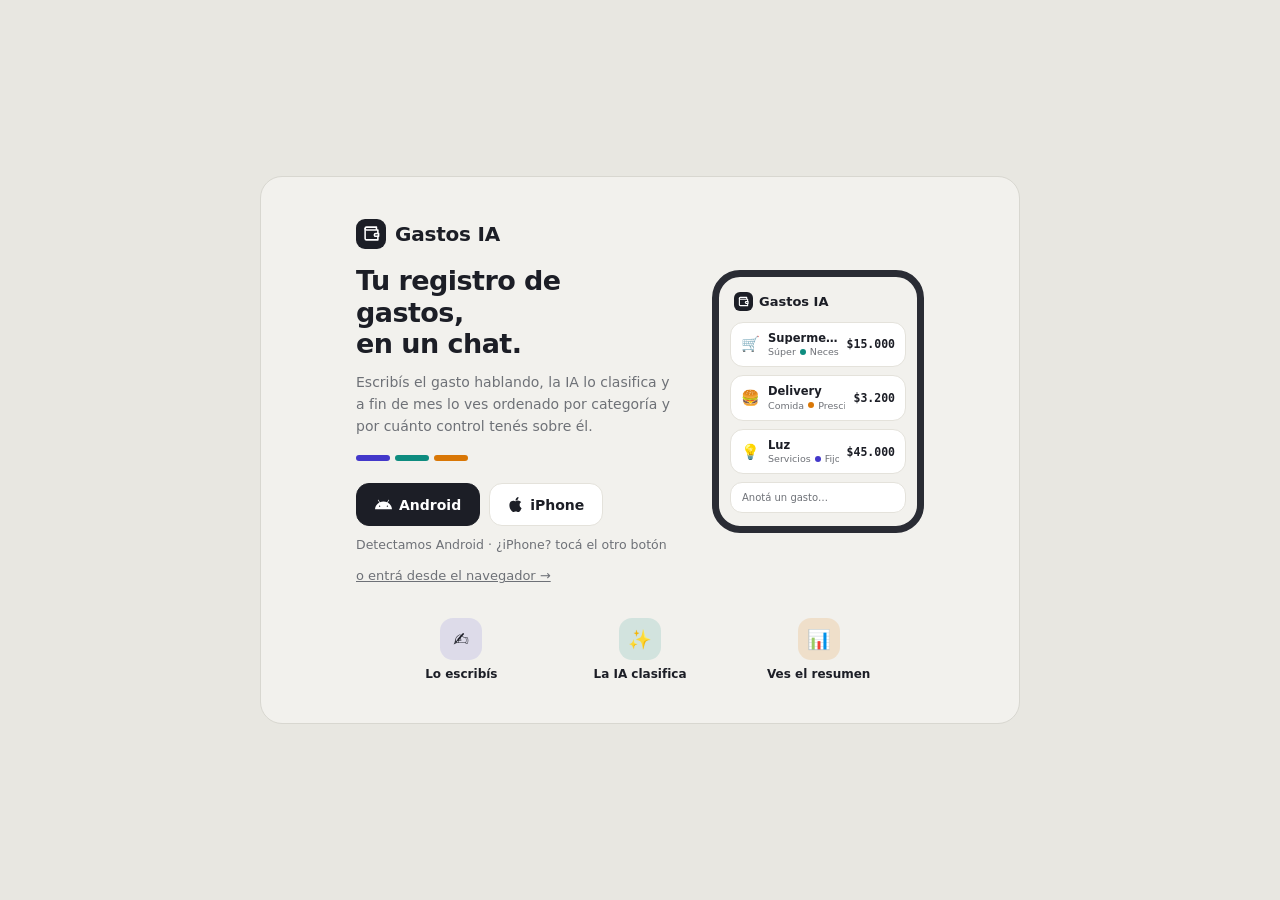
==== static/landing.html @ fce1ed4f "Landing page con instalación de la PWA - static/landing.html: presentación + botones Android/iOS (di" ====
<!DOCTYPE html>
<html lang="es">
<head>
  <meta charset="UTF-8" />
  <meta name="viewport" content="width=device-width, initial-scale=1.0, viewport-fit=cover" />
  <meta name="theme-color" content="#F2F1ED" />
  <link rel="manifest" href="/manifest.json" />
  <title>Gastos IA — registrá tus gastos por chat</title>
<style>
  * { box-sizing:border-box; margin:0; padding:0; }
  :root{
    --bg:#F2F1ED; --surface:#FFFFFF; --ink:#1C1E26; --onInk:#FFFFFF;
    --muted:#6E7177; --hair:#E4E2DB;
    --fijo:#4338CA; --nec:#0E8C7F; --pre:#D97706;
    --sans: ui-sans-serif, system-ui, -apple-system, "Segoe UI", Roboto, sans-serif;
    --mono: ui-monospace, SFMono-Regular, Menlo, Consolas, monospace;
  }
  body{ font-family:var(--sans); color:var(--ink); background:#E8E7E1; padding:18px; min-height:100vh; display:flex; align-items:center; }

  .frame{ max-width:760px; margin:0 auto; border-radius:22px; overflow:hidden; border:1px solid #d8d7d0; background:var(--bg); width:100%; }
  .inner{ padding:42px 32px; }

  .row{ display:flex; align-items:center; gap:36px; justify-content:center; }
  @media (max-width:600px){ .row{ flex-direction:column; text-align:center; } .install,.detect{ justify-content:center; } .strip{ justify-content:center; } }

  .brand{ display:inline-flex; align-items:center; gap:9px; font-weight:800; font-size:20px; letter-spacing:-0.01em; margin-bottom:16px; }
  .mark{ width:30px;height:30px;border-radius:9px;background:var(--ink);display:flex;align-items:center;justify-content:center; }
  h1{ font-size:27px; font-weight:800; letter-spacing:-0.02em; line-height:1.18; }
  .sub{ color:var(--muted); font-size:14px; margin-top:12px; line-height:1.55; max-width:320px; }

  /* tira de color bajo el subtítulo (variante 2) */
  .strip{ display:flex; gap:5px; margin-top:18px; }
  .strip span{ height:6px; width:34px; border-radius:99px; }

  .install{ display:flex; gap:9px; margin-top:22px; }
  .btn{ display:inline-flex; align-items:center; gap:7px; padding:12px 18px; border-radius:13px; font-size:14px; font-weight:600; font-family:var(--sans); cursor:pointer; border:1px solid var(--hair); background:#fff; color:var(--ink); }
  .btn.on{ background:var(--ink); color:#fff; border-color:var(--ink); }
  .detect{ display:flex; align-items:center; gap:6px; font-size:12.5px; color:var(--muted); margin-top:11px; }
  .enter{ display:inline-block; margin-top:16px; font-size:13px; color:var(--muted); text-decoration:underline; }

  /* teléfono */
  .phone{ width:212px; flex:0 0 auto; border-radius:28px; background:var(--bg); border:7px solid #2a2c34; padding:13px 11px; }
  .phead{ display:flex; align-items:center; gap:6px; font-weight:700; font-size:13px; margin:2px 4px 11px; }
  .pmark{ width:19px;height:19px;border-radius:6px;background:var(--ink);display:flex;align-items:center;justify-content:center; }
  .pcard{ background:var(--surface); border:1px solid var(--hair); border-radius:13px; padding:9px 10px; margin-bottom:8px; display:flex; align-items:center; gap:8px; }
  .pemoji{ font-size:15px; flex:0 0 auto; }
  .pinfo{ flex:1 1 auto; min-width:0; }
  .pdesc{ font-size:11.5px; font-weight:700; line-height:1.1; white-space:nowrap; overflow:hidden; text-overflow:ellipsis; }
  .pmeta{ font-size:9.5px; color:var(--muted); display:flex; align-items:center; gap:4px; margin-top:2px; white-space:nowrap; overflow:hidden; }
  .dot{ width:6px;height:6px;border-radius:99px; flex:0 0 auto; }
  .pamt{ margin-left:auto; flex:0 0 auto; font-size:11.5px; font-weight:700; font-family:var(--mono); font-variant-numeric:tabular-nums; }
  .pinput{ font-size:10px; color:var(--muted); background:var(--surface); border:1px solid var(--hair); border-radius:12px; padding:9px 11px; }

  /* pasos con color (variante 3) */
  .steps{ display:grid; grid-template-columns:repeat(3,1fr); gap:16px; margin-top:34px; max-width:520px; margin-left:auto; margin-right:auto; }
  .step{ text-align:center; }
  .chip{ width:42px;height:42px;border-radius:13px; display:flex; align-items:center; justify-content:center; font-size:19px; margin:0 auto 7px; }
  .step:nth-child(1) .chip{ background:rgba(67,56,202,.12); }
  .step:nth-child(2) .chip{ background:rgba(14,140,127,.14); }
  .step:nth-child(3) .chip{ background:rgba(217,119,6,.15); }
  .step .lbl{ font-size:12px; font-weight:600; }

  /* modal de instrucciones (iOS / Android fallback) */
  .modal{ position:fixed; inset:0; background:rgba(0,0,0,.45); display:flex; align-items:center; justify-content:center; padding:20px; z-index:50; }
  .modal[hidden]{ display:none; }
  .modal-card{ background:var(--surface); border-radius:18px; padding:22px; max-width:340px; width:100%; position:relative; }
  .modal-card h3{ font-size:17px; font-weight:800; margin-bottom:6px; }
  .modal-sub{ font-size:13px; color:var(--muted); margin-bottom:14px; }
  .modal-card ol{ padding-left:18px; display:flex; flex-direction:column; gap:9px; font-size:14px; line-height:1.4; }
  .modal-x{ position:absolute; top:12px; right:14px; background:none; border:none; font-size:18px; color:var(--muted); cursor:pointer; }
  .modal-ok{ margin-top:18px; width:100%; padding:11px; border-radius:12px; border:none; background:var(--ink); color:#fff; font-weight:600; font-size:14px; cursor:pointer; }
</style>
</head>
<body>

<div class="frame">
  <div class="inner">
    <div class="row">
      <div style="max-width:320px;">
        <div class="brand">
          <span class="mark"><svg width="17" height="17" viewBox="0 0 24 24" fill="none" stroke="#fff" stroke-width="2.2" stroke-linecap="round" stroke-linejoin="round"><path d="M21 12V7H5a2 2 0 0 1 0-4h14v4"/><path d="M3 5v14a2 2 0 0 0 2 2h16v-5"/><path d="M18 12a2 2 0 0 0 0 4h4v-4z"/></svg></span>
          Gastos IA
        </div>
        <h1>Tu registro de gastos,<br>en un chat.</h1>
        <p class="sub">Escribís el gasto hablando, la IA lo clasifica y a fin de mes lo ves ordenado por categoría y por cuánto control tenés sobre él.</p>

        <div class="strip"><span style="background:var(--fijo)"></span><span style="background:var(--nec)"></span><span style="background:var(--pre)"></span></div>

        <div class="install">
          <button class="btn" id="aA"><svg width="17" height="17" viewBox="0 0 24 24" fill="currentColor"><path d="M17.523 15.341c-.551 0-.999-.449-.999-1s.448-.999.999-.999.999.448.999.999c0 .551-.448 1-.999 1m-11.046 0c-.551 0-.999-.449-.999-1s.448-.999.999-.999.999.448.999.999c0 .551-.448 1-.999 1m11.405-6.02l1.997-3.459a.416.416 0 00-.152-.568.416.416 0 00-.568.152l-2.022 3.503C15.59 8.244 13.853 7.851 12 7.851s-3.59.393-5.137 1.099L4.841 5.447a.416.416 0 00-.568-.152.416.416 0 00-.152.568l1.997 3.459C2.689 11.187.343 14.659 0 18.761h24c-.343-4.102-2.689-7.574-6.118-9.44"/></svg>Android</button>
          <button class="btn" id="aI"><svg width="15" height="15" viewBox="0 0 24 24" fill="currentColor"><path d="M12.152 6.896c-.948 0-2.415-1.078-3.96-1.04-2.04.027-3.91 1.183-4.961 3.014-2.117 3.675-.546 9.103 1.519 12.09 1.013 1.454 2.208 3.09 3.792 3.039 1.52-.065 2.09-.987 3.935-.987 1.831 0 2.35.987 3.96.948 1.637-.026 2.676-1.48 3.676-2.948 1.156-1.688 1.636-3.325 1.662-3.415-.039-.013-3.182-1.221-3.22-4.857-.026-3.04 2.48-4.494 2.597-4.559-1.429-2.09-3.623-2.324-4.39-2.376-2-.156-3.675 1.09-4.61 1.09zM15.53 3.83c.843-1.012 1.4-2.427 1.245-3.83-1.207.052-2.662.805-3.532 1.818-.78.896-1.454 2.338-1.273 3.714 1.338.104 2.715-.688 3.559-1.701"/></svg>iPhone</button>
        </div>
        <div class="detect" id="det">Resaltamos tu dispositivo · el otro queda como alternativa</div>
        <a class="enter" href="/app">o entrá desde el navegador →</a>
      </div>

      <div class="phone">
        <div class="phead"><span class="pmark"><svg width="11" height="11" viewBox="0 0 24 24" fill="none" stroke="#fff" stroke-width="2.4" stroke-linecap="round" stroke-linejoin="round"><path d="M21 12V7H5a2 2 0 0 1 0-4h14v4"/><path d="M3 5v14a2 2 0 0 0 2 2h16v-5"/><path d="M18 12a2 2 0 0 0 0 4h4v-4z"/></svg></span> Gastos IA</div>
        <div class="pcard"><span class="pemoji">🛒</span><div class="pinfo"><div class="pdesc">Supermercado</div><div class="pmeta">Súper <span class="dot" style="background:var(--nec)"></span> Necesario</div></div><span class="pamt">$15.000</span></div>
        <div class="pcard"><span class="pemoji">🍔</span><div class="pinfo"><div class="pdesc">Delivery</div><div class="pmeta">Comida <span class="dot" style="background:var(--pre)"></span> Prescindible</div></div><span class="pamt">$3.200</span></div>
        <div class="pcard"><span class="pemoji">💡</span><div class="pinfo"><div class="pdesc">Luz</div><div class="pmeta">Servicios <span class="dot" style="background:var(--fijo)"></span> Fijo</div></div><span class="pamt">$45.000</span></div>
        <div class="pinput">Anotá un gasto…</div>
      </div>
    </div>

    <div class="steps">
      <div class="step"><div class="chip">✍️</div><div class="lbl">Lo escribís</div></div>
      <div class="step"><div class="chip">✨</div><div class="lbl">La IA clasifica</div></div>
      <div class="step"><div class="chip">📊</div><div class="lbl">Ves el resumen</div></div>
    </div>
  </div>
</div>

<div id="modal" class="modal" hidden>
  <div class="modal-card">
    <button class="modal-x" id="mX" aria-label="Cerrar">✕</button>
    <h3 id="mTitle"></h3>
    <p class="modal-sub" id="mSub"></p>
    <ol id="mSteps"></ol>
    <button class="modal-ok" id="mOk">Entendido</button>
  </div>
</div>

<script>
  // Detección de plataforma: resaltamos el botón del dispositivo del usuario.
  const isIOS = /iPad|iPhone|iPod/.test(navigator.userAgent) ||
                (navigator.platform === 'MacIntel' && navigator.maxTouchPoints > 1);
  document.getElementById(isIOS ? 'aI' : 'aA').classList.add('on');
  document.getElementById('det').textContent = isIOS
    ? 'Detectamos iPhone · ¿Android? tocá el otro botón'
    : 'Detectamos Android · ¿iPhone? tocá el otro botón';

  // Service worker: necesario para que la app sea "instalable".
  if ('serviceWorker' in navigator) navigator.serviceWorker.register('/sw.js').catch(() => {});

  // --- Instalación ---
  // Android (Chrome/Edge): capturamos el evento y el botón dispara el "Instalar" nativo.
  let deferred = null;
  window.addEventListener('beforeinstallprompt', (e) => { e.preventDefault(); deferred = e; });
  window.addEventListener('appinstalled', () => { deferred = null; });

  const modal = document.getElementById('modal');
  const INSTRUCCIONES = {
    ios: {
      title: 'Instalar en iPhone',
      sub: 'Tiene que ser desde Safari.',
      steps: [
        'Tocá el botón Compartir (el ícono del cuadrado con la flecha hacia arriba, abajo en la barra).',
        'Deslizá las opciones y tocá “Agregar a inicio”.',
        'Tocá “Agregar”. Listo: te queda el ícono de Gastos IA en la pantalla.',
      ],
    },
    android: {
      title: 'Instalar en Android',
      sub: 'Desde Chrome.',
      steps: [
        'Tocá el menú ⋮ (arriba a la derecha en Chrome).',
        'Elegí “Instalar app” (o “Agregar a pantalla principal”).',
        'Confirmá. Listo: te queda el ícono de Gastos IA.',
      ],
    },
  };
  function abrirModal(tipo) {
    const t = INSTRUCCIONES[tipo];
    document.getElementById('mTitle').textContent = t.title;
    document.getElementById('mSub').textContent = t.sub;
    document.getElementById('mSteps').innerHTML = t.steps.map((s) => `<li>${s}</li>`).join('');
    modal.hidden = false;
  }
  document.getElementById('mX').onclick = () => (modal.hidden = true);
  document.getElementById('mOk').onclick = () => (modal.hidden = true);
  modal.addEventListener('click', (e) => { if (e.target === modal) modal.hidden = true; });

  // Botón Android: instala directo si el navegador lo permite; si no, muestra los pasos.
  document.getElementById('aA').addEventListener('click', async () => {
    if (deferred) {
      deferred.prompt();
      await deferred.userChoice;
      deferred = null;
    } else {
      abrirModal('android');
    }
  });
  // Botón iPhone: en iOS no hay instalación por botón → mostramos los pasos.
  document.getElementById('aI').addEventListener('click', () => abrirModal('ios'));
</script>

</body>
</html>
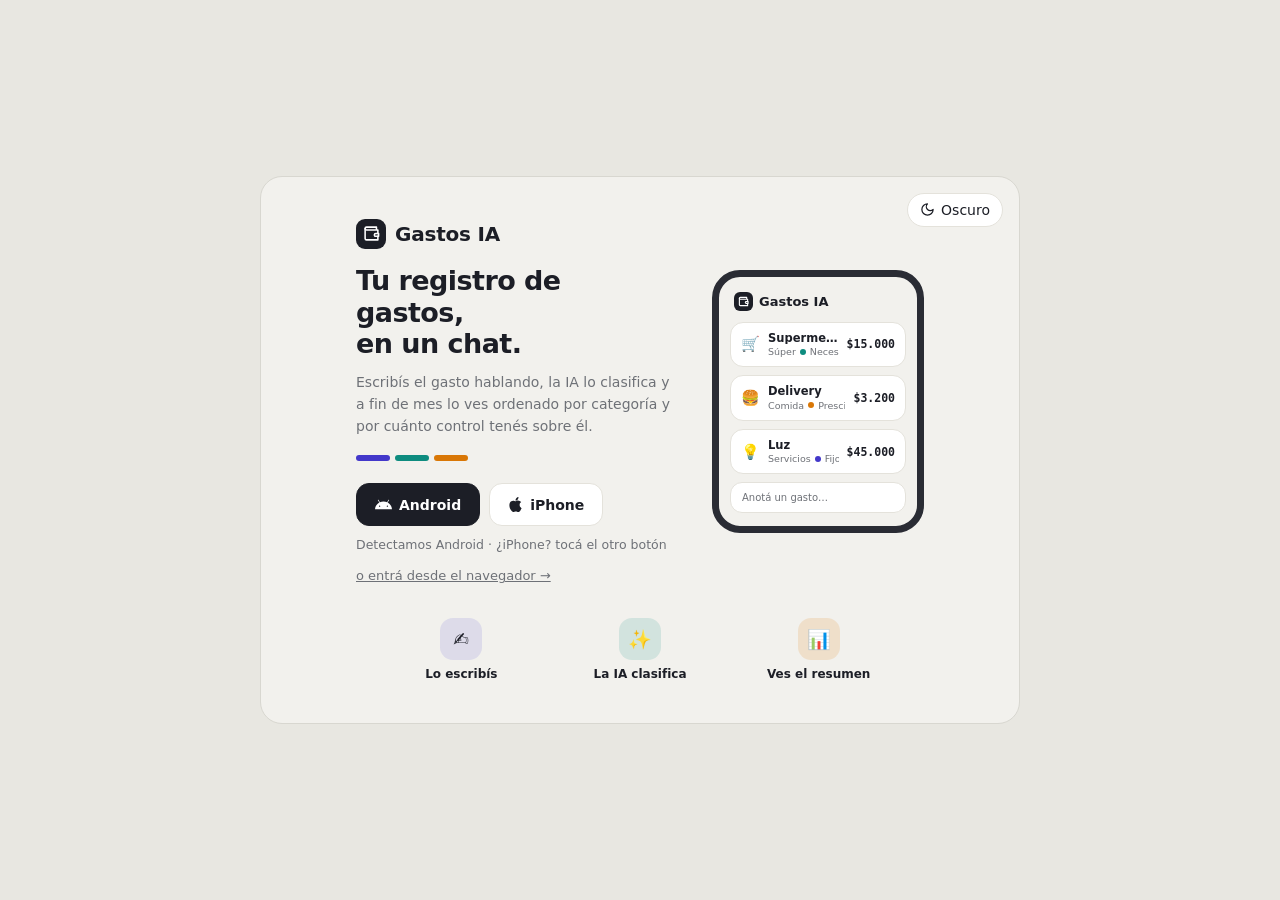
==== commit 0506ee8c: "Descarga en /download + link Descargar en login + tema claro/oscuro en la pagina de descarga (inclui" ====
--- a/static/landing.html
+++ b/static/landing.html
@@ -1,5 +1,5 @@
 <!DOCTYPE html>
-<html lang="es">
+<html lang="es" data-theme="light">
 <head>
   <meta charset="UTF-8" />
   <meta name="viewport" content="width=device-width, initial-scale=1.0, viewport-fit=cover" />
@@ -12,36 +12,45 @@
     --bg:#F2F1ED; --surface:#FFFFFF; --ink:#1C1E26; --onInk:#FFFFFF;
     --muted:#6E7177; --hair:#E4E2DB;
     --fijo:#4338CA; --nec:#0E8C7F; --pre:#D97706;
+    --page:#E8E7E1; --frame-border:#d8d7d0; --bezel:#2a2c34;
     --sans: ui-sans-serif, system-ui, -apple-system, "Segoe UI", Roboto, sans-serif;
     --mono: ui-monospace, SFMono-Regular, Menlo, Consolas, monospace;
   }
-  body{ font-family:var(--sans); color:var(--ink); background:#E8E7E1; padding:18px; min-height:100vh; display:flex; align-items:center; }
-
-  .frame{ max-width:760px; margin:0 auto; border-radius:22px; overflow:hidden; border:1px solid #d8d7d0; background:var(--bg); width:100%; }
+  html[data-theme="dark"]{
+    --bg:#15161A; --surface:#1E2026; --ink:#ECEDEF; --onInk:#15161A;
+    --muted:#9A9DA6; --hair:#2C2F38;
+    --fijo:#8B91F7; --nec:#2DD4BF; --pre:#F59E0B;
+    --page:#0E0F12; --frame-border:#2C2F38; --bezel:#000000;
+  }
+  body{ font-family:var(--sans); color:var(--ink); background:var(--page); padding:18px; min-height:100vh; display:flex; align-items:center; }
+
+  .frame{ position:relative; max-width:760px; margin:0 auto; border-radius:22px; overflow:hidden; border:1px solid var(--frame-border); background:var(--bg); width:100%; }
   .inner{ padding:42px 32px; }
+
+  /* toggle de tema (arriba a la derecha del marco) */
+  .toggle{ position:absolute; top:16px; right:16px; z-index:5; display:inline-flex; align-items:center; gap:6px; padding:8px 12px; border-radius:99px; font-size:14px; font-weight:500; cursor:pointer; background:var(--surface); border:1px solid var(--hair); color:var(--ink); font-family:var(--sans); }
 
   .row{ display:flex; align-items:center; gap:36px; justify-content:center; }
   @media (max-width:600px){ .row{ flex-direction:column; text-align:center; } .install,.detect{ justify-content:center; } .strip{ justify-content:center; } }
 
   .brand{ display:inline-flex; align-items:center; gap:9px; font-weight:800; font-size:20px; letter-spacing:-0.01em; margin-bottom:16px; }
-  .mark{ width:30px;height:30px;border-radius:9px;background:var(--ink);display:flex;align-items:center;justify-content:center; }
+  .mark{ width:30px;height:30px;border-radius:9px;background:var(--ink);color:var(--onInk);display:flex;align-items:center;justify-content:center; }
   h1{ font-size:27px; font-weight:800; letter-spacing:-0.02em; line-height:1.18; }
   .sub{ color:var(--muted); font-size:14px; margin-top:12px; line-height:1.55; max-width:320px; }
 
-  /* tira de color bajo el subtítulo (variante 2) */
   .strip{ display:flex; gap:5px; margin-top:18px; }
   .strip span{ height:6px; width:34px; border-radius:99px; }
 
   .install{ display:flex; gap:9px; margin-top:22px; }
-  .btn{ display:inline-flex; align-items:center; gap:7px; padding:12px 18px; border-radius:13px; font-size:14px; font-weight:600; font-family:var(--sans); cursor:pointer; border:1px solid var(--hair); background:#fff; color:var(--ink); }
-  .btn.on{ background:var(--ink); color:#fff; border-color:var(--ink); }
+  .btn{ display:inline-flex; align-items:center; gap:7px; padding:12px 18px; border-radius:13px; font-size:14px; font-weight:600; font-family:var(--sans); cursor:pointer; border:1px solid var(--hair); background:var(--surface); color:var(--ink); }
+  .btn.on{ background:var(--ink); color:var(--onInk); border-color:var(--ink); }
   .detect{ display:flex; align-items:center; gap:6px; font-size:12.5px; color:var(--muted); margin-top:11px; }
   .enter{ display:inline-block; margin-top:16px; font-size:13px; color:var(--muted); text-decoration:underline; }
 
   /* teléfono */
-  .phone{ width:212px; flex:0 0 auto; border-radius:28px; background:var(--bg); border:7px solid #2a2c34; padding:13px 11px; }
+  .phone{ width:212px; flex:0 0 auto; border-radius:28px; background:var(--bg); border:7px solid var(--bezel); padding:13px 11px; }
   .phead{ display:flex; align-items:center; gap:6px; font-weight:700; font-size:13px; margin:2px 4px 11px; }
-  .pmark{ width:19px;height:19px;border-radius:6px;background:var(--ink);display:flex;align-items:center;justify-content:center; }
+  .pmark{ width:19px;height:19px;border-radius:6px;background:var(--ink);color:var(--onInk);display:flex;align-items:center;justify-content:center; }
   .pcard{ background:var(--surface); border:1px solid var(--hair); border-radius:13px; padding:9px 10px; margin-bottom:8px; display:flex; align-items:center; gap:8px; }
   .pemoji{ font-size:15px; flex:0 0 auto; }
   .pinfo{ flex:1 1 auto; min-width:0; }
@@ -51,7 +60,7 @@
   .pamt{ margin-left:auto; flex:0 0 auto; font-size:11.5px; font-weight:700; font-family:var(--mono); font-variant-numeric:tabular-nums; }
   .pinput{ font-size:10px; color:var(--muted); background:var(--surface); border:1px solid var(--hair); border-radius:12px; padding:9px 11px; }
 
-  /* pasos con color (variante 3) */
+  /* pasos con color */
   .steps{ display:grid; grid-template-columns:repeat(3,1fr); gap:16px; margin-top:34px; max-width:520px; margin-left:auto; margin-right:auto; }
   .step{ text-align:center; }
   .chip{ width:42px;height:42px;border-radius:13px; display:flex; align-items:center; justify-content:center; font-size:19px; margin:0 auto 7px; }
@@ -60,7 +69,7 @@
   .step:nth-child(3) .chip{ background:rgba(217,119,6,.15); }
   .step .lbl{ font-size:12px; font-weight:600; }
 
-  /* modal de instrucciones (iOS / Android fallback) */
+  /* modal de instrucciones (iOS) */
   .modal{ position:fixed; inset:0; background:rgba(0,0,0,.45); display:flex; align-items:center; justify-content:center; padding:20px; z-index:50; }
   .modal[hidden]{ display:none; }
   .modal-card{ background:var(--surface); border-radius:18px; padding:22px; max-width:340px; width:100%; position:relative; }
@@ -68,17 +77,18 @@
   .modal-sub{ font-size:13px; color:var(--muted); margin-bottom:14px; }
   .modal-card ol{ padding-left:18px; display:flex; flex-direction:column; gap:9px; font-size:14px; line-height:1.4; }
   .modal-x{ position:absolute; top:12px; right:14px; background:none; border:none; font-size:18px; color:var(--muted); cursor:pointer; }
-  .modal-ok{ margin-top:18px; width:100%; padding:11px; border-radius:12px; border:none; background:var(--ink); color:#fff; font-weight:600; font-size:14px; cursor:pointer; }
+  .modal-ok{ margin-top:18px; width:100%; padding:11px; border-radius:12px; border:none; background:var(--ink); color:var(--onInk); font-weight:600; font-size:14px; cursor:pointer; }
 </style>
 </head>
 <body>
 
 <div class="frame">
+  <button class="toggle" id="themeBtn" aria-label="Cambiar tema"></button>
   <div class="inner">
     <div class="row">
       <div style="max-width:320px;">
         <div class="brand">
-          <span class="mark"><svg width="17" height="17" viewBox="0 0 24 24" fill="none" stroke="#fff" stroke-width="2.2" stroke-linecap="round" stroke-linejoin="round"><path d="M21 12V7H5a2 2 0 0 1 0-4h14v4"/><path d="M3 5v14a2 2 0 0 0 2 2h16v-5"/><path d="M18 12a2 2 0 0 0 0 4h4v-4z"/></svg></span>
+          <span class="mark"><svg width="17" height="17" viewBox="0 0 24 24" fill="none" stroke="currentColor" stroke-width="2.2" stroke-linecap="round" stroke-linejoin="round"><path d="M21 12V7H5a2 2 0 0 1 0-4h14v4"/><path d="M3 5v14a2 2 0 0 0 2 2h16v-5"/><path d="M18 12a2 2 0 0 0 0 4h4v-4z"/></svg></span>
           Gastos IA
         </div>
         <h1>Tu registro de gastos,<br>en un chat.</h1>
@@ -95,7 +105,7 @@
       </div>
 
       <div class="phone">
-        <div class="phead"><span class="pmark"><svg width="11" height="11" viewBox="0 0 24 24" fill="none" stroke="#fff" stroke-width="2.4" stroke-linecap="round" stroke-linejoin="round"><path d="M21 12V7H5a2 2 0 0 1 0-4h14v4"/><path d="M3 5v14a2 2 0 0 0 2 2h16v-5"/><path d="M18 12a2 2 0 0 0 0 4h4v-4z"/></svg></span> Gastos IA</div>
+        <div class="phead"><span class="pmark"><svg width="11" height="11" viewBox="0 0 24 24" fill="none" stroke="currentColor" stroke-width="2.4" stroke-linecap="round" stroke-linejoin="round"><path d="M21 12V7H5a2 2 0 0 1 0-4h14v4"/><path d="M3 5v14a2 2 0 0 0 2 2h16v-5"/><path d="M18 12a2 2 0 0 0 0 4h4v-4z"/></svg></span> Gastos IA</div>
         <div class="pcard"><span class="pemoji">🛒</span><div class="pinfo"><div class="pdesc">Supermercado</div><div class="pmeta">Súper <span class="dot" style="background:var(--nec)"></span> Necesario</div></div><span class="pamt">$15.000</span></div>
         <div class="pcard"><span class="pemoji">🍔</span><div class="pinfo"><div class="pdesc">Delivery</div><div class="pmeta">Comida <span class="dot" style="background:var(--pre)"></span> Prescindible</div></div><span class="pamt">$3.200</span></div>
         <div class="pcard"><span class="pemoji">💡</span><div class="pinfo"><div class="pdesc">Luz</div><div class="pmeta">Servicios <span class="dot" style="background:var(--fijo)"></span> Fijo</div></div><span class="pamt">$45.000</span></div>
@@ -122,7 +132,30 @@
 </div>
 
 <script>
-  // Detección de plataforma: resaltamos el botón del dispositivo del usuario.
+  // --- Tema claro/oscuro (compartido con la app vía la misma clave) ---
+  const THEME_KEY = 'gastos-theme-v1';
+  const MOON = '<svg width="15" height="15" viewBox="0 0 24 24" fill="none" stroke="currentColor" stroke-width="2" stroke-linecap="round" stroke-linejoin="round"><path d="M12 3a6 6 0 0 0 9 9 9 9 0 1 1-9-9Z"/></svg>';
+  const SUN  = '<svg width="15" height="15" viewBox="0 0 24 24" fill="none" stroke="currentColor" stroke-width="2" stroke-linecap="round" stroke-linejoin="round"><circle cx="12" cy="12" r="4"/><path d="M12 2v2M12 20v2M4.9 4.9l1.4 1.4M17.7 17.7l1.4 1.4M2 12h2M20 12h2M4.9 19.1l1.4-1.4M17.7 6.3l1.4-1.4"/></svg>';
+  const btnT = document.getElementById('themeBtn');
+  function aplicarTema(dark) {
+    document.documentElement.dataset.theme = dark ? 'dark' : 'light';
+    btnT.innerHTML = (dark ? SUN : MOON) + '<span>' + (dark ? 'Claro' : 'Oscuro') + '</span>';
+    document.querySelector('meta[name="theme-color"]').setAttribute('content', dark ? '#0E0F12' : '#F2F1ED');
+  }
+  let dark = false;
+  try {
+    const saved = localStorage.getItem(THEME_KEY);
+    if (saved) dark = saved === 'dark';
+    else if (window.matchMedia) dark = window.matchMedia('(prefers-color-scheme: dark)').matches;
+  } catch (e) {}
+  aplicarTema(dark);
+  btnT.addEventListener('click', () => {
+    dark = !dark;
+    try { localStorage.setItem(THEME_KEY, dark ? 'dark' : 'light'); } catch (e) {}
+    aplicarTema(dark);
+  });
+
+  // --- Detección de plataforma: resaltamos el botón del dispositivo del usuario ---
   const isIOS = /iPad|iPhone|iPod/.test(navigator.userAgent) ||
                 (navigator.platform === 'MacIntel' && navigator.maxTouchPoints > 1);
   document.getElementById(isIOS ? 'aI' : 'aA').classList.add('on');
@@ -134,7 +167,6 @@
   if ('serviceWorker' in navigator) navigator.serviceWorker.register('/sw.js').catch(() => {});
 
   // --- Instalación ---
-  // Android (Chrome/Edge): capturamos el evento y el botón dispara el "Instalar" nativo.
   let deferred = null;
   window.addEventListener('beforeinstallprompt', (e) => { e.preventDefault(); deferred = e; });
   window.addEventListener('appinstalled', () => { deferred = null; });
@@ -150,15 +182,6 @@
         'Tocá “Agregar”. Listo: te queda el ícono de Gastos IA en la pantalla.',
       ],
     },
-    android: {
-      title: 'Instalar en Android',
-      sub: 'Desde Chrome.',
-      steps: [
-        'Tocá el menú ⋮ (arriba a la derecha en Chrome).',
-        'Elegí “Instalar app” (o “Agregar a pantalla principal”).',
-        'Confirmá. Listo: te queda el ícono de Gastos IA.',
-      ],
-    },
   };
   function abrirModal(tipo) {
     const t = INSTRUCCIONES[tipo];
@@ -168,17 +191,17 @@
     modal.hidden = false;
   }
   document.getElementById('mX').onclick = () => (modal.hidden = true);
-  document.getElementById('mOk').onclick = () => (modal.hidden = true);
+  document.getElementById('mOk').onclick = () => (window.location.href = '/app');
   modal.addEventListener('click', (e) => { if (e.target === modal) modal.hidden = true; });
 
-  // Botón Android: instala directo si el navegador lo permite; si no, muestra los pasos.
+  // Botón Android: instala directo si el navegador lo permite; si no (ya instalada), abre la app.
   document.getElementById('aA').addEventListener('click', async () => {
     if (deferred) {
       deferred.prompt();
       await deferred.userChoice;
       deferred = null;
     } else {
-      abrirModal('android');
+      window.location.href = '/app';
     }
   });
   // Botón iPhone: en iOS no hay instalación por botón → mostramos los pasos.
